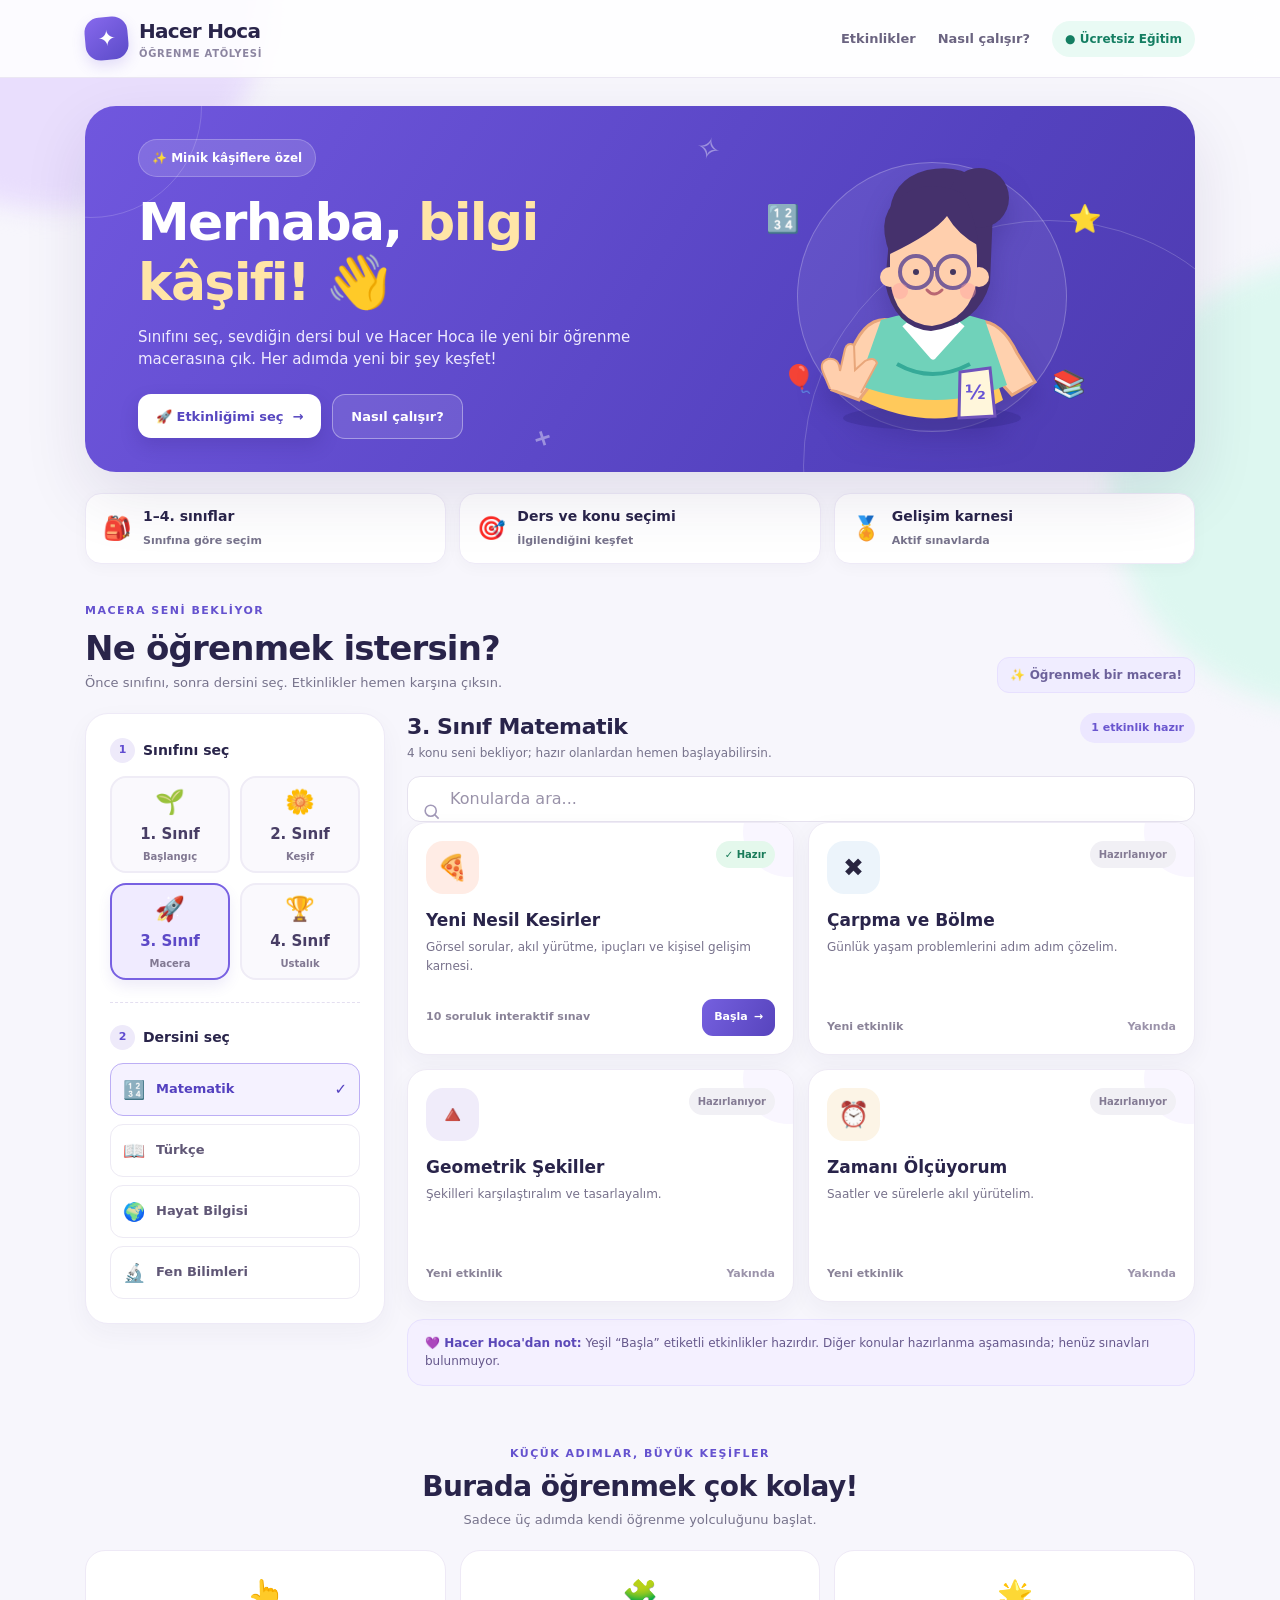
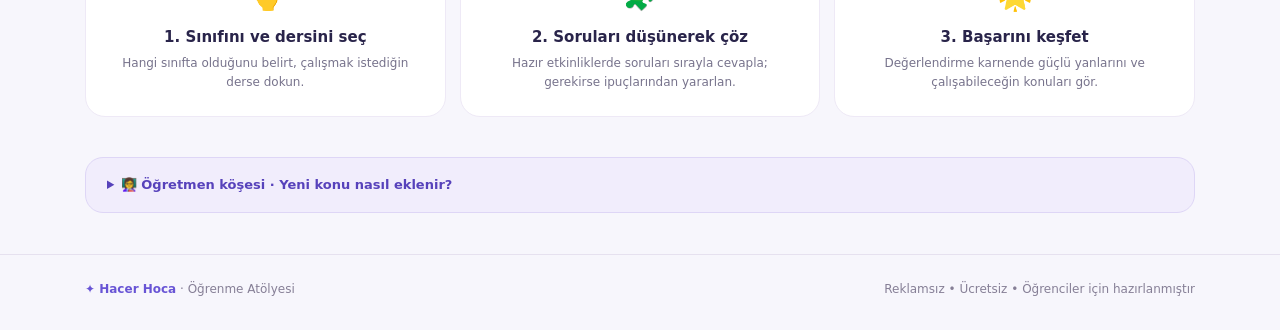
==== index.html @ 07b92510 "Add files via upload" ====
<!DOCTYPE html>
<html lang="tr">
<head>
  <meta charset="utf-8">
  <meta name="viewport" content="width=device-width, initial-scale=1, viewport-fit=cover">
  <meta name="theme-color" content="#6854d5">
  <meta name="description" content="Hacer Hoca'nın ücretsiz eğitim portalı. İlkokul 1, 2, 3 ve 4. sınıf için dersini ve konunu seç; eğlenceli etkinliklerle öğren.">
  <title>Hacer Hoca | Öğrenme Atölyesi</title>
  <style>
    :root{color-scheme:light;--ink:#29244a;--muted:#77738c;--purple:#6854d5;--violet:#543fc4;--mint:#26a789;--line:#eae6f3;--white:#fff;--shadow:0 24px 65px rgba(44,31,95,.11);--rad:24px}
    *{box-sizing:border-box}html{scroll-behavior:smooth}body{margin:0;color:var(--ink);background:#f7f6fc;font-family:system-ui,-apple-system,'Segoe UI',Arial,sans-serif;line-height:1.5;-webkit-tap-highlight-color:transparent}a{color:inherit;text-decoration:none}button,input{font:inherit}button{cursor:pointer}button:focus-visible,a:focus-visible,input:focus-visible,summary:focus-visible{outline:3px solid #f5b54a;outline-offset:3px}button:disabled{cursor:not-allowed}svg{max-width:100%}[hidden]{display:none!important}h1,h2,h3,p{margin-top:0}h1,h2,h3{line-height:1.15}p{overflow-wrap:break-word}.wrap{width:min(100% - 40px,1110px);margin-inline:auto}
    .ambient{position:absolute;pointer-events:none;inset:0;overflow:hidden;z-index:-1}.ambient::before,.ambient::after{content:'';position:absolute;filter:blur(12px);border-radius:50%}.ambient::before{width:430px;height:430px;top:-220px;left:-160px;background:#e9defd}.ambient::after{width:450px;height:450px;top:260px;right:-280px;background:#ddf7f0}
    header.site-header{position:relative;background:#ffffffdd;backdrop-filter:blur(12px);border-bottom:1px solid #ebe7f3}.nav{display:flex;align-items:center;justify-content:space-between;gap:20px;min-height:77px}.brand{display:flex;align-items:center;gap:11px;font-weight:900;font-size:20px;letter-spacing:-.7px}.brand-mark{width:43px;height:43px;border-radius:15px;display:grid;place-items:center;color:#fff;background:linear-gradient(145deg,#8769ed,#5b4bc8);box-shadow:0 6px 14px #6854d52d;font-size:22px;transform:rotate(-5deg)}.brand small{display:block;font-size:10px;font-weight:750;color:#8c85a1;letter-spacing:.7px}.nav-right{display:flex;align-items:center;gap:22px}.nav-right a{font-size:13px;font-weight:800;color:#6b6481}.nav-right a:hover{color:var(--violet)}.header-pill{display:flex;align-items:center;gap:6px;padding:9px 13px;border-radius:999px;background:#e9faf4;color:#147e62;font-size:12px;font-weight:850}
    .hero{position:relative;margin-top:28px;overflow:hidden;border-radius:31px;min-height:330px;color:#fff;background:linear-gradient(122deg,#7057de,#5442bf 70%,#4e3bb0);box-shadow:var(--shadow)}.hero::before{content:'';position:absolute;inset:auto -100px -240px auto;width:490px;height:490px;border:1px solid #ffffff30;border-radius:50%}.hero::after{content:'';position:absolute;width:220px;height:220px;border:1px solid #ffffff2b;border-radius:50%;left:-105px;top:-110px}.hero-content{position:relative;z-index:2;display:grid;grid-template-columns:1.15fr .85fr;min-height:330px;align-items:center;gap:18px;padding:28px 53px}.eyebrow{display:inline-flex;align-items:center;gap:8px;background:#ffffff24;border:1px solid #ffffff38;padding:9px 13px;border-radius:40px;font-size:12px;font-weight:850}.hero h1{font-size:clamp(32px,4.35vw,52px);letter-spacing:-1.65px;max-width:600px;margin:16px 0 13px}.hero h1 em{font-style:normal;color:#ffe5a7}.hero p{color:#eeeafe;max-width:500px;margin-bottom:23px;font-size:15px}.hero-actions{display:flex;align-items:center;flex-wrap:wrap;gap:11px}.action{min-height:44px;border-radius:13px;padding:12px 18px;font-size:13px;font-weight:900;display:inline-flex;align-items:center;justify-content:center;gap:9px;transition:transform .2s,box-shadow .2s}.action:hover{transform:translateY(-2px)}.action.primary{background:#fff;color:#5747c0;box-shadow:0 8px 18px #35228036}.action.outline{background:#ffffff1a;border:1px solid #ffffff61;color:#fff}.hero-art{position:relative;align-self:end;justify-self:center;width:min(100%,340px);height:310px;display:grid;place-items:center}.art-ripple{position:absolute;width:270px;height:270px;background:#ffffff12;border:1px solid #ffffff3c;border-radius:50%;top:28px}.teacher-svg{width:255px;height:293px;filter:drop-shadow(0 16px 12px rgba(42,28,112,.28));animation:bob 4s ease-in-out infinite;position:relative;z-index:1}.float{position:absolute;font-size:27px;animation:bob 3.8s ease-in-out infinite}.float.a{left:4px;top:65px;animation-delay:.4s}.float.b{right:0;top:65px;animation-delay:1.3s}.float.c{right:16px;bottom:40px;animation-delay:2s}.float.d{left:20px;bottom:45px;animation-delay:.9s}@keyframes bob{50%{transform:translateY(-8px)}}
    .hero-shapes{position:absolute;inset:0;pointer-events:none;overflow:hidden}.hero-shapes span{position:absolute;color:#fff6;font-weight:900}.hero-shapes span:nth-child(1){top:20px;left:55%;font-size:30px;transform:rotate(15deg)}.hero-shapes span:nth-child(2){bottom:15px;left:40%;font-size:26px;transform:rotate(-18deg)}
    .summary{display:flex;gap:13px;margin:21px 0 33px;flex-wrap:wrap}.summary-item{display:flex;align-items:center;gap:11px;border:1px solid #eeeaf7;background:white;padding:12px 17px;border-radius:16px;box-shadow:0 4px 15px #29234408;min-width:170px;flex:1}.summary-icon{font-size:23px}.summary strong{display:block;font-weight:900;font-size:14px}.summary small{font-size:11px;color:var(--muted);font-weight:700}
    .section-intro{margin:0 0 20px;display:flex;justify-content:space-between;gap:15px;align-items:end}.kicker{font-size:11px;font-weight:900;color:#6552cf;text-transform:uppercase;letter-spacing:1.5px}.section-intro h2{font-size:clamp(25px,3vw,34px);letter-spacing:-.8px;margin:8px 0 5px}.section-intro p{font-size:13px;color:var(--muted);margin:0}.tiny-hint{font-size:12px;color:#6d629b;font-weight:800;background:#f0edff;border:1px solid #e7e0ff;padding:8px 12px;border-radius:12px;flex:none}
    .browser{display:grid;grid-template-columns:300px minmax(0,1fr);gap:22px;align-items:start}.side{border-radius:23px;background:white;border:1px solid #eeeaf7;padding:24px;box-shadow:0 9px 26px #3026530b}.fieldset-title{font-size:14px;font-weight:900;margin:0 0 13px;display:flex;align-items:center;gap:8px}.step-bubble{background:#eeeafa;color:#604cd0;font-size:11px;width:25px;height:25px;display:grid;place-items:center;border-radius:50%}.grade-grid{display:grid;grid-template-columns:repeat(2,minmax(0,1fr));gap:10px}.grade-btn{display:flex;flex-direction:column;align-items:center;justify-content:center;min-height:97px;gap:3px;border-radius:16px;background:#faf9fd;border:2px solid #efecf6;color:#483e65;transition:.2s}.grade-btn:hover{border-color:#b7a9ff}.grade-btn[aria-pressed=true]{background:#f0ebff;border-color:#7861e2;color:#5d49c7;box-shadow:0 7px 13px #6753c71b}.grade-btn .grade-icon{font-size:24px}.grade-btn strong{font-weight:900;font-size:15px}.grade-btn small{font-size:10px;color:#817892;font-weight:750}.sidebar-divider{border:0;border-top:1px dashed #e4dff0;margin:22px 0}.subject-list{display:grid;gap:8px}.subject-btn{text-align:left;width:100%;display:flex;align-items:center;gap:11px;border-radius:13px;border:1.5px solid #edeaf4;background:white;padding:12px;font-size:13px;color:#605776;font-weight:820}.subject-btn:hover{border-color:#b0a2ec}.subject-btn[aria-pressed=true]{color:#5441c0;background:#f5f2ff;border-color:#bcaef5}.subject-btn .subject-icon{font-size:18px}.subject-btn span:last-child{flex:1}.subject-btn[aria-pressed=true]::after{content:'✓';font-size:15px;font-weight:900}
    .catalog{min-width:0}.catalog-head{display:flex;justify-content:space-between;gap:14px;align-items:start;margin:0 0 14px}.catalog h3{margin:1px 0 5px;font-size:22px;letter-spacing:-.4px}.catalog-desc{font-size:12px;color:var(--muted);margin:0}.count-tag{flex:none;color:#6a56cf;background:#ece7ff;padding:7px 11px;border-radius:999px;font-size:11px;font-weight:850}.search-row{position:relative;margin-bottom:16px}.search-row input{height:46px;width:100%;border:1.5px solid #e6e2ef;border-radius:13px;padding:10px 15px 10px 42px;background:#fff;color:var(--ink)}.search-row input::placeholder{color:#9992a9}.search-row input:focus{border-color:#8571df;outline:3px solid #ddd4ff}.search-icon{pointer-events:none;position:absolute;left:15px;top:13px;color:#a299b8;width:19px;height:19px}
    .cards{display:grid;grid-template-columns:repeat(2,minmax(0,1fr));gap:14px}.course{display:flex;flex-direction:column;min-width:0;border:1px solid #eeeaf5;background:#fff;border-radius:20px;padding:18px;min-height:233px;box-shadow:0 8px 25px #3026530c;position:relative;overflow:hidden;transition:transform .2s,box-shadow .2s}.course:hover{transform:translateY(-3px);box-shadow:0 14px 35px #30265317}.course::after{content:'';position:absolute;width:90px;height:90px;border-radius:50%;background:#f9f6ff;right:-40px;top:-36px}.course-top{display:flex;justify-content:space-between;align-items:start;gap:10px}.course-art{width:53px;height:53px;border-radius:17px;display:grid;place-items:center;font-size:25px;background:var(--tint,#f5eeff)}.course-state{font-weight:900;font-size:10px;padding:6px 9px;border-radius:99px;background:#f1f0f5;color:#847b94;white-space:nowrap;position:relative;z-index:1}.course-state.ready{background:#e4f8ec;color:#197b59}.course h4{font-size:17px;line-height:1.25;font-weight:900;margin:16px 0 7px;overflow-wrap:anywhere}.course p{font-size:12px;line-height:1.55;color:#77718b;margin-bottom:15px;flex:1}.course-bottom{display:flex;align-items:center;gap:9px;justify-content:space-between}.course-level{font-size:11px;color:#8a8398;font-weight:750}.course-link{display:inline-flex;align-items:center;gap:6px;border-radius:11px;background:linear-gradient(115deg,#7560df,#5744bd);color:#fff;padding:10px 12px;font-size:11px;font-weight:900;white-space:nowrap}.course-link:hover{box-shadow:0 4px 13px #6854d544}.course-link svg{width:13px;height:13px}.upcoming .course-art{filter:saturate(.7)}.course-coming{font-size:11px;color:#9b93aa;font-weight:850}
    .empty{padding:45px 22px;text-align:center;background:#fff;border:1px dashed #e1dbee;border-radius:20px}.empty .emoji{font-size:35px}.empty h4{margin:7px 0;font-size:19px}.empty p{font-size:13px;color:var(--muted);margin:0}.tip{margin-top:17px;padding:14px 17px;border:1px solid #e7e1ff;border-radius:16px;background:#f4f0ff;color:#66588c;font-size:12px;line-height:1.55}.tip strong{color:#5b48b8}
    .about{margin-top:54px;margin-bottom:40px}.about-head{text-align:center}.about-head h2{font-size:28px;letter-spacing:-.6px;margin:7px 0}.about-head p{color:var(--muted);font-size:13px}.about-grid{display:grid;grid-template-columns:repeat(3,minmax(0,1fr));gap:14px;margin-top:20px}.about-card{background:#fff;border:1px solid #eee9f6;border-radius:20px;padding:23px;text-align:center}.about-card .emoji{font-size:29px}.about-card h3{font-size:15px;margin:12px 0 7px}.about-card p{font-size:12px;color:var(--muted);line-height:1.65;margin:0}
    .teacher-help{border:1px solid #ded6f6;border-radius:18px;background:#f1edfc;margin:24px 0 41px;overflow:hidden}.teacher-help summary{cursor:pointer;padding:17px 21px;font-size:13px;font-weight:900;color:#5742bb}.teacher-help[open] summary{border-bottom:1px solid #ded6f6}.teacher-help .teacher-body{padding:14px 21px 20px;color:#5e5479;font-size:12px;line-height:1.75}.teacher-help code{background:#fff;padding:3px 6px;border-radius:6px;overflow-wrap:anywhere}.teacher-body p:last-child{margin-bottom:0}
    footer{border-top:1px solid #e6e1ef;padding:25px 0 32px;color:#867f96;font-size:12px}.footer-row{display:flex;justify-content:space-between;flex-wrap:wrap;gap:10px}footer strong{color:#6854d5}
    @media(max-width:850px){.browser{grid-template-columns:255px minmax(0,1fr)}.hero-content{padding:25px 35px}.hero h1{font-size:39px}.cards{grid-template-columns:1fr}.course{min-height:195px}}
    @media(max-width:690px){.wrap{width:min(100% - 28px,560px)}.nav{min-height:67px}.nav-right a{display:none}.brand{font-size:17px}.brand-mark{height:39px;width:39px}.header-pill{font-size:10px;padding:8px}.hero{margin-top:16px;border-radius:25px}.hero-content{display:block;padding:26px 23px 0}.hero h1{font-size:clamp(29px,7vw,42px)}.hero p{font-size:12px;line-height:1.65;margin-bottom:18px}.hero-art{height:215px;width:255px;margin:0 auto}.art-ripple{width:195px;height:195px;left:29px;top:6px}.teacher-svg{width:185px;height:210px}.float{font-size:22px}.float.b{top:38px}.hero-actions{gap:9px}.action{font-size:11px;padding:10px 13px;min-height:40px}.summary{margin:15px 0 30px;gap:8px}.summary-item{padding:11px 13px;gap:8px;min-width:calc(50% - 5px)}.summary-icon{font-size:18px}.summary strong{font-size:12px}.summary small{font-size:10px}.section-intro{align-items:start}.section-intro h2{font-size:25px}.tiny-hint{display:none}.browser{grid-template-columns:1fr;gap:20px}.side{padding:18px}.grade-grid{grid-template-columns:repeat(4,minmax(0,1fr));gap:7px}.grade-btn{min-height:80px;border-radius:12px}.grade-btn .grade-icon{font-size:20px}.grade-btn strong{font-size:12px}.grade-btn small{font-size:9px}.sidebar-divider{margin:17px 0}.subject-list{grid-template-columns:repeat(2,minmax(0,1fr));gap:8px}.subject-btn{padding:9px;font-size:11px;gap:7px;min-height:48px}.subject-btn .subject-icon{font-size:15px}.cards{grid-template-columns:repeat(2,minmax(0,1fr))}.course{padding:14px;min-height:220px}.course h4{font-size:15px}.course p{font-size:11px}.course-art{width:46px;height:46px;border-radius:14px;font-size:22px}.course-level{font-size:10px}.course-link{font-size:10px;padding:9px}.course-state{font-size:9px}.about{margin-top:40px}.about-grid{grid-template-columns:1fr;gap:10px}.about-card{text-align:left;display:grid;grid-template-columns:42px 1fr;align-items:center;padding:16px;gap:0 7px}.about-card .emoji{grid-row:span 2}.about-card h3{margin:0 0 4px}.about-card p{font-size:11px}}
    @media(max-width:410px){.wrap{width:min(100% - 24px,480px)}.brand small{font-size:9px}.header-pill{font-size:9px}.hero-content{padding:23px 18px 0}.hero h1{font-size:31px}.hero-art{height:190px;width:230px}.teacher-svg{width:173px;height:196px}.art-ripple{width:177px;height:177px;left:28px}.cards{grid-template-columns:1fr}.course{min-height:190px}.course h4{font-size:17px}.summary-item{min-width:calc(50% - 5px)}.subject-btn{font-size:10px}.footer-row{display:block}.footer-row span{display:block;margin-top:8px}}
    @media(prefers-reduced-motion:reduce){*,*::before,*::after{animation-duration:.01ms!important;transition:none!important;scroll-behavior:auto!important}}
  </style>
</head>
<body>
  <div class="ambient" aria-hidden="true"></div>
  <header class="site-header">
    <div class="wrap nav">
      <a class="brand" href="./index.html" aria-label="Hacer Hoca ana sayfa">
        <span class="brand-mark" aria-hidden="true">✦</span>
        <span>Hacer Hoca<small>ÖĞRENME ATÖLYESİ</small></span>
      </a>
      <nav class="nav-right" aria-label="Ana menü">
        <a href="#kesfet">Etkinlikler</a>
        <a href="#nasil-calisir">Nasıl çalışır?</a>
        <span class="header-pill">● Ücretsiz Eğitim</span>
      </nav>
    </div>
  </header>
  <main class="wrap">
    <section class="hero" aria-labelledby="hero-title">
      <div class="hero-shapes" aria-hidden="true"><span>✧</span><span>＋</span></div>
      <div class="hero-content">
        <div>
          <div class="eyebrow">✨ Minik kâşiflere özel</div>
          <h1 id="hero-title">Merhaba, <em>bilgi kâşifi!</em> 👋</h1>
          <p>Sınıfını seç, sevdiğin dersi bul ve Hacer Hoca ile yeni bir öğrenme macerasına çık. Her adımda yeni bir şey keşfet!</p>
          <div class="hero-actions">
            <a href="#kesfet" class="action primary">🚀 Etkinliğimi seç <span aria-hidden="true">→</span></a>
            <a href="#nasil-calisir" class="action outline">Nasıl çalışır?</a>
          </div>
        </div>
        <div class="hero-art" aria-hidden="true">
          <div class="art-ripple"></div>
          <span class="float a">🔢</span><span class="float b">⭐</span><span class="float c">📚</span><span class="float d">🎈</span>
          <svg class="teacher-svg" viewBox="0 0 255 293" xmlns="http://www.w3.org/2000/svg">
            <ellipse cx="127" cy="275" rx="89" ry="12" fill="#352987" opacity=".35"/>
            <path d="M82 180q45-20 91 0l25 77q-65 37-142 0z" fill="#ffc95b"/>
            <path d="M85 177Q58 172 43 217l-16 30 27 10 37-49M171 178q25-2 41 32l18 29-23 13-45-49" fill="#ffd1ae" stroke="#e8a67a" stroke-width="3"/>
            <path d="M76 177q54-17 104 0l22 65q-69 30-149 0z" fill="#70d2ba"/>
            <path d="M100 181l28 32 29-32" fill="#fff" stroke="#fff" stroke-width="7" stroke-linejoin="round"/>
            <path d="M85 88q-6-50 37-61 53-10 66 39l-3 74q-11 41-59 48Q89 185 80 140z" fill="#45316c"/>
            <circle cx="174" cy="55" r="30" fill="#45316c"/>
            <path d="M85 113q0-45 42-48 44-3 45 47v24q-6 41-45 47-38-3-42-48z" fill="#ffcfad"/>
            <path d="M85 111q-17-42 16-61 24-14 56 0 11 15 17 53-21-11-32-30-13 17-57 38" fill="#45316c"/>
            <circle cx="85" cy="134" r="10" fill="#ffcfad"/><circle cx="174" cy="134" r="10" fill="#ffcfad"/>
            <g fill="none" stroke="#795f98" stroke-width="4"><circle cx="111" cy="129" r="16"/><circle cx="148" cy="129" r="16"/><path d="M127 126h6"/></g>
            <circle cx="111" cy="129" r="3" fill="#44365f"/><circle cx="148" cy="129" r="3" fill="#44365f"/>
            <path d="M122 147q7 8 15 0" fill="none" stroke="#b96772" stroke-width="3" stroke-linecap="round"/>
            <circle cx="95" cy="148" r="8" fill="#ff9f9f" opacity=".45"/><circle cx="163" cy="148" r="8" fill="#ff9f9f" opacity=".45"/>
            <path d="M92 221q35 20 73 0" stroke="#35aa98" stroke-width="4" fill="none"/>
            <path d="M155 229l30-4 5 48-36 2z" fill="#fff6db" stroke="#6f53bc" stroke-width="3"/><text x="160" y="256" font-size="20" font-weight="bold" fill="#6854d5">½</text>
            <path d="M25 246l-7-17q-4-10 5-13 11-2 12 12l5-22q2-7 9-4l1 25 10-9q9-5 12 2l-16 30" fill="#ffcfad" stroke="#e8a67a" stroke-width="2"/>
          </svg>
        </div>
      </div>
    </section>
    <div class="summary" aria-label="Portal özellikleri">
      <div class="summary-item"><span class="summary-icon" aria-hidden="true">🎒</span><span><strong>1–4. sınıflar</strong><small>Sınıfına göre seçim</small></span></div>
      <div class="summary-item"><span class="summary-icon" aria-hidden="true">🎯</span><span><strong>Ders ve konu seçimi</strong><small>İlgilendiğini keşfet</small></span></div>
      <div class="summary-item"><span class="summary-icon" aria-hidden="true">🏅</span><span><strong>Gelişim karnesi</strong><small>Aktif sınavlarda</small></span></div>
    </div>
    <section id="kesfet" aria-labelledby="section-title">
      <div class="section-intro"><div><span class="kicker">MACERA SENİ BEKLİYOR</span><h2 id="section-title">Ne öğrenmek istersin?</h2><p>Önce sınıfını, sonra dersini seç. Etkinlikler hemen karşına çıksın.</p></div><span class="tiny-hint">✨ Öğrenmek bir macera!</span></div>
      <div class="browser">
        <aside class="side" aria-label="Sınıf ve ders seçimi">
          <p class="fieldset-title"><span class="step-bubble">1</span> Sınıfını seç</p>
          <div class="grade-grid" id="grade-options" role="group" aria-label="Sınıf düzeyi">
            <button type="button" class="grade-btn" data-grade="1" aria-pressed="false"><span class="grade-icon" aria-hidden="true">🌱</span><strong>1. Sınıf</strong><small>Başlangıç</small></button>
            <button type="button" class="grade-btn" data-grade="2" aria-pressed="false"><span class="grade-icon" aria-hidden="true">🌼</span><strong>2. Sınıf</strong><small>Keşif</small></button>
            <button type="button" class="grade-btn" data-grade="3" aria-pressed="true"><span class="grade-icon" aria-hidden="true">🚀</span><strong>3. Sınıf</strong><small>Macera</small></button>
            <button type="button" class="grade-btn" data-grade="4" aria-pressed="false"><span class="grade-icon" aria-hidden="true">🏆</span><strong>4. Sınıf</strong><small>Ustalık</small></button>
          </div>
          <hr class="sidebar-divider">
          <p class="fieldset-title"><span class="step-bubble">2</span> Dersini seç</p>
          <div id="subject-options" class="subject-list" role="group" aria-label="Dersler"></div>
        </aside>
        <div class="catalog">
          <div class="catalog-head"><div><h3 id="catalog-title">3. Sınıf Matematik</h3><p class="catalog-desc" id="catalog-desc">Hadi konunu seç ve başla!</p></div><span id="ready-count" class="count-tag" aria-live="polite">1 etkinlik hazır</span></div>
          <label class="search-row" for="topic-search">
            <svg class="search-icon" viewBox="0 0 24 24" fill="none" stroke="currentColor" stroke-width="2" aria-hidden="true"><circle cx="11" cy="11" r="7"/><path d="m16 16 5 5"/></svg>
            <input id="topic-search" type="search" autocomplete="off" placeholder="Konularda ara..." aria-label="Konularda ara">
          </label>
          <div id="topic-cards" class="cards" aria-live="polite"></div>
          <div id="empty-state" class="empty" hidden><div class="emoji" aria-hidden="true">🔎</div><h4>Henüz sonuç bulamadık</h4><p>Başka bir konu arayabilir veya farklı bir ders seçebilirsin.</p></div>
          <div class="tip"><strong>💜 Hacer Hoca'dan not:</strong> Yeşil “Başla” etiketli etkinlikler hazırdır. Diğer konular hazırlanma aşamasında; henüz sınavları bulunmuyor.</div>
        </div>
      </div>
    </section>
    <section class="about" id="nasil-calisir" aria-labelledby="about-title">
      <div class="about-head"><span class="kicker">KÜÇÜK ADIMLAR, BÜYÜK KEŞİFLER</span><h2 id="about-title">Burada öğrenmek çok kolay!</h2><p>Sadece üç adımda kendi öğrenme yolculuğunu başlat.</p></div>
      <div class="about-grid">
        <div class="about-card"><div class="emoji" aria-hidden="true">👆</div><h3>1. Sınıfını ve dersini seç</h3><p>Hangi sınıfta olduğunu belirt, çalışmak istediğin derse dokun.</p></div>
        <div class="about-card"><div class="emoji" aria-hidden="true">🧩</div><h3>2. Soruları düşünerek çöz</h3><p>Hazır etkinliklerde soruları sırayla cevapla; gerekirse ipuçlarından yararlan.</p></div>
        <div class="about-card"><div class="emoji" aria-hidden="true">🌟</div><h3>3. Başarını keşfet</h3><p>Değerlendirme karnende güçlü yanlarını ve çalışabileceğin konuları gör.</p></div>
      </div>
    </section>
    <details class="teacher-help" id="ogretmen-rehberi"><summary>👩‍🏫 Öğretmen köşesi · Yeni konu nasıl eklenir?</summary><div class="teacher-body"><p>Bu portal öğretmenler için genişletilebilir bir başlangıçtır. Aktif Kesirler uygulaması <code>etkinlikler/3-sinif/matematik/kesirler/index.html</code> konumundadır.</p><p>Yeni konuyu aynı şekilde ayrı bir klasöre yerleştirip bu ana sayfanın <code>ACTIVITIES</code> listesindeki ilgili kaydın <code>status</code> değerini <code>"ready"</code> yapın ve <code>path</code> alanına dosyanın göreli adresini ekleyin. Hazır olmayan konuların bağlantısı açılmaz.</p><p>Portal ve sınavlar statik dosyalardan oluşur. Öğrenci adları ve sınav sonuçları bir sunucuya otomatik olarak kaydedilmez.</p></div></details>
  </main>
  <footer><div class="wrap footer-row"><span><strong>✦ Hacer Hoca</strong> · Öğrenme Atölyesi</span><span>Reklamsız • Ücretsiz • Öğrenciler için hazırlanmıştır</span></div></footer>
  <script>
    'use strict';
    // New topics can be added here. Keep status="upcoming" until the referenced file exists.
    const SUBJECTS={
      math:{label:'Matematik',icon:'🔢'},
      turkish:{label:'Türkçe',icon:'📖'},
      life:{label:'Hayat Bilgisi',icon:'🌍'},
      science:{label:'Fen Bilimleri',icon:'🔬'},
      social:{label:'Sosyal Bilgiler',icon:'🧭'}
    };
    const GRADE_SUBJECTS={1:['math','turkish','life'],2:['math','turkish','life'],3:['math','turkish','life','science'],4:['math','turkish','science','social']};
    const ACTIVITIES=[
      {grade:1,subject:'math',title:'Sayıların Dünyası',description:'Nesneleri sayalım, sayıları karşılaştıralım.',icon:'🔢',tint:'#e9f5ff'},
      {grade:1,subject:'math',title:'Geometrik Şekiller',description:'Çevremizdeki şekilleri keşfedelim.',icon:'🔷',tint:'#f4eeff'},
      {grade:1,subject:'turkish',title:'Kelimelerle Oynuyorum',description:'Sesleri, sözcükleri ve anlamları bulalım.',icon:'🔤',tint:'#fff2df'},
      {grade:1,subject:'life',title:'Ben ve Okulum',description:'Okul yaşamını birlikte keşfedelim.',icon:'🏫',tint:'#e4f8ef'},
      {grade:2,subject:'math',title:'Toplama ve Çıkarma',description:'Günlük yaşamda sayılarla çözüm üretelim.',icon:'➕',tint:'#f4eeff'},
      {grade:2,subject:'math',title:'Örüntü Avcıları',description:'Sayı ve şekil örüntülerinin kuralını bulalım.',icon:'🧩',tint:'#e9f5ff'},
      {grade:2,subject:'turkish',title:'Metni Anlıyorum',description:'Okuduğumuz metinlerden ipuçları çıkaralım.',icon:'📚',tint:'#fff1df'},
      {grade:2,subject:'life',title:'Güvenli Yaşam',description:'Günlük hayatta güvenli davranışları öğrenelim.',icon:'🛡️',tint:'#e4f8ef'},
      {grade:3,subject:'math',title:'Yeni Nesil Kesirler',description:'Görsel sorular, akıl yürütme, ipuçları ve kişisel gelişim karnesi.',icon:'🍕',tint:'#ffece5',status:'ready',path:'./etkinlikler/3-sinif/matematik/kesirler/index.html',detail:'10 soruluk interaktif sınav'},
      {grade:3,subject:'math',title:'Çarpma ve Bölme',description:'Günlük yaşam problemlerini adım adım çözelim.',icon:'✖️',tint:'#e9f5ff'},
      {grade:3,subject:'math',title:'Geometrik Şekiller',description:'Şekilleri karşılaştıralım ve tasarlayalım.',icon:'🔺',tint:'#f1ebff'},
      {grade:3,subject:'math',title:'Zamanı Ölçüyorum',description:'Saatler ve sürelerle akıl yürütelim.',icon:'⏰',tint:'#fff4df'},
      {grade:3,subject:'turkish',title:'Okuduğunu Anlama',description:'Bir metindeki ipuçlarını bulup yorumlayalım.',icon:'📘',tint:'#e9f5ff'},
      {grade:3,subject:'turkish',title:'Sözcük Dedektifleri',description:'Sözcüklerin farklı anlamlarını keşfedelim.',icon:'🔎',tint:'#f6edff'},
      {grade:3,subject:'life',title:'Bilinçli ve Güvenli Yaşam',description:'Günlük durumlar için doğru kararları düşünelim.',icon:'🌈',tint:'#e5f7eb'},
      {grade:3,subject:'science',title:'Maddeyi Tanıyalım',description:'Çevremizdeki maddeleri özelliklerine göre inceleyelim.',icon:'🧪',tint:'#e7f7fd'},
      {grade:3,subject:'science',title:'Işık ve Ses',description:'Gözlem yapalım, neden-sonuç ilişkisi kuralım.',icon:'💡',tint:'#fff5dc'},
      {grade:4,subject:'math',title:'Kesirler',description:'Bütün ve parça ilişkisini farklı yollarla keşfedelim.',icon:'🥧',tint:'#ffede4'},
      {grade:4,subject:'math',title:'Doğal Sayılar',description:'Sayıları karşılaştırıp problemler çözelim.',icon:'🔢',tint:'#eaf1ff'},
      {grade:4,subject:'turkish',title:'Paragraf ve Ana Fikir',description:'Metinlerden sonuçlar çıkaralım ve yorumlayalım.',icon:'📖',tint:'#f2edff'},
      {grade:4,subject:'science',title:'Kuvvetin Etkileri',description:'Hareket ve kuvvet hakkında tahminler yapalım.',icon:'🧲',tint:'#e3f7ef'},
      {grade:4,subject:'social',title:'Yaşadığımız Yer',description:'Yakın çevremiz hakkında yeni bilgiler keşfedelim.',icon:'🧭',tint:'#fff1df'}
    ];
    const state={grade:3,subject:'math',search:''};
    const byId=id=>document.getElementById(id);
    function escapeHtml(input){return String(input).replace(/[&<>"']/g,c=>({'&':'&amp;','<':'&lt;','>':'&gt;','"':'&quot;',"'":'&#39;'}[c]));}
    function renderSubjects(){
      const target=byId('subject-options'); target.replaceChildren();
      for(const key of GRADE_SUBJECTS[state.grade]){
        const subject=SUBJECTS[key],button=document.createElement('button');
        button.type='button';button.className='subject-btn';button.dataset.subject=key;button.setAttribute('aria-pressed',String(state.subject===key));
        button.innerHTML=`<span class="subject-icon" aria-hidden="true">${subject.icon}</span><span>${subject.label}</span>`;
        button.addEventListener('click',()=>{state.subject=key;state.search='';byId('topic-search').value='';renderSubjects();renderTopics()});target.append(button);
      }
    }
    function renderTopics(){
      const available=ACTIVITIES.filter(a=>a.grade===state.grade&&a.subject===state.subject);
      const visible=available.filter(a=>(a.title+' '+a.description).toLocaleLowerCase('tr').includes(state.search.toLocaleLowerCase('tr')));
      const readyCount=available.filter(a=>a.status==='ready').length;
      byId('catalog-title').textContent=`${state.grade}. Sınıf ${SUBJECTS[state.subject].label}`;
      byId('catalog-desc').textContent=`${available.length} konu seni bekliyor; hazır olanlardan hemen başlayabilirsin.`;
      byId('ready-count').textContent=`${readyCount} etkinlik hazır`;
      byId('empty-state').hidden=visible.length>0;
      const parent=byId('topic-cards');parent.replaceChildren();
      for(const activity of visible){
        const ready=activity.status==='ready'&&typeof activity.path==='string';
        const card=document.createElement('article');card.className='course'+(ready?'':' upcoming');card.style.setProperty('--tint',activity.tint||'#f4eeff');
        card.innerHTML=`<div class="course-top"><span class="course-art" aria-hidden="true">${escapeHtml(activity.icon)}</span><span class="course-state ${ready?'ready':''}">${ready?'✓ Hazır':'Hazırlanıyor'}</span></div>
          <h4>${escapeHtml(activity.title)}</h4><p>${escapeHtml(activity.description)}</p><div class="course-bottom"><span class="course-level">${ready?escapeHtml(activity.detail||'Etkileşimli etkinlik'):'Yeni etkinlik'}</span>${ready?'<a class="course-link" href="'+escapeHtml(activity.path)+'">Başla <span aria-hidden="true">→</span></a>':'<span class="course-coming">Yakında</span>'}</div>`;
        parent.append(card);
      }
    }
    for(const btn of document.querySelectorAll('[data-grade]')){
      btn.addEventListener('click',()=>{
        const grade=Number(btn.dataset.grade); if(!GRADE_SUBJECTS[grade])return;
        state.grade=grade;state.subject=GRADE_SUBJECTS[grade][0];state.search='';byId('topic-search').value='';
        document.querySelectorAll('[data-grade]').forEach(b=>b.setAttribute('aria-pressed',String(Number(b.dataset.grade)===grade)));
        renderSubjects();renderTopics();
      });
    }
    byId('topic-search').addEventListener('input',e=>{state.search=e.target.value.trim();renderTopics()});
    renderSubjects();renderTopics();
  </script>
</body>
</html>
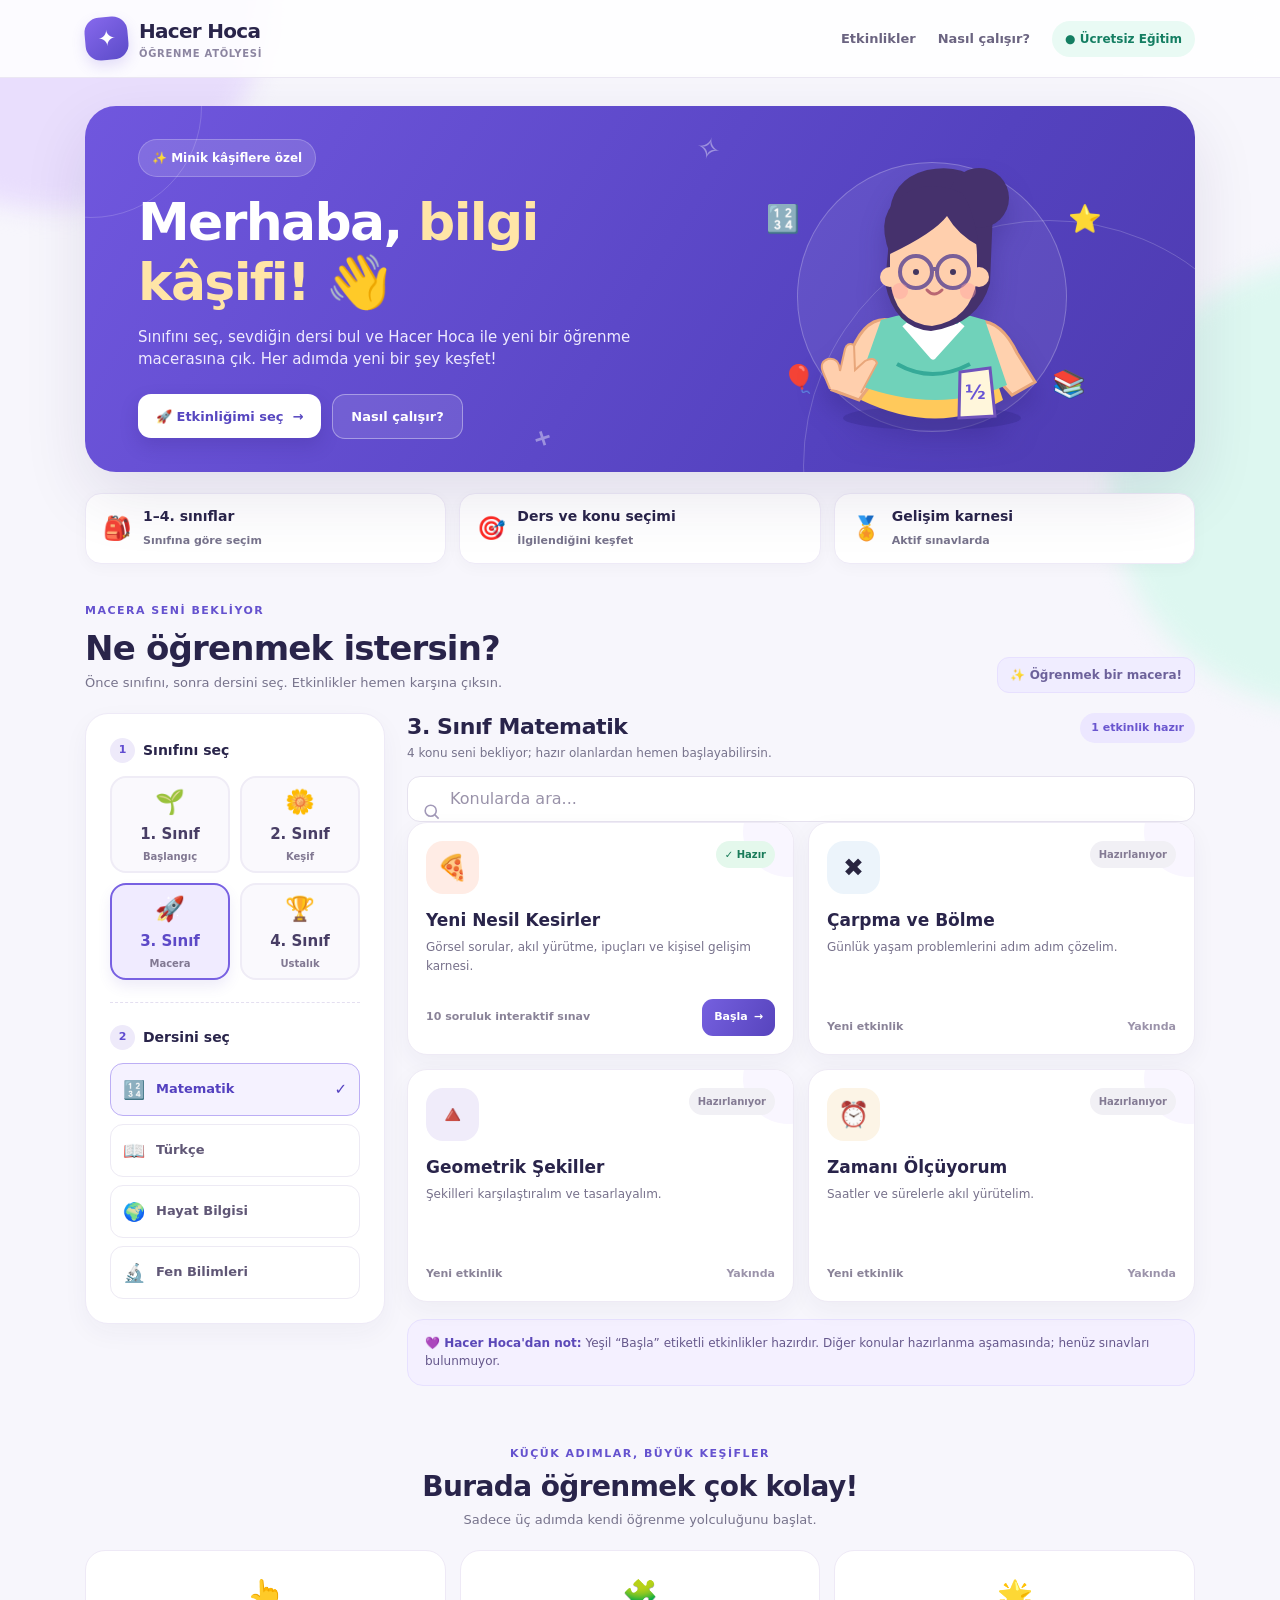
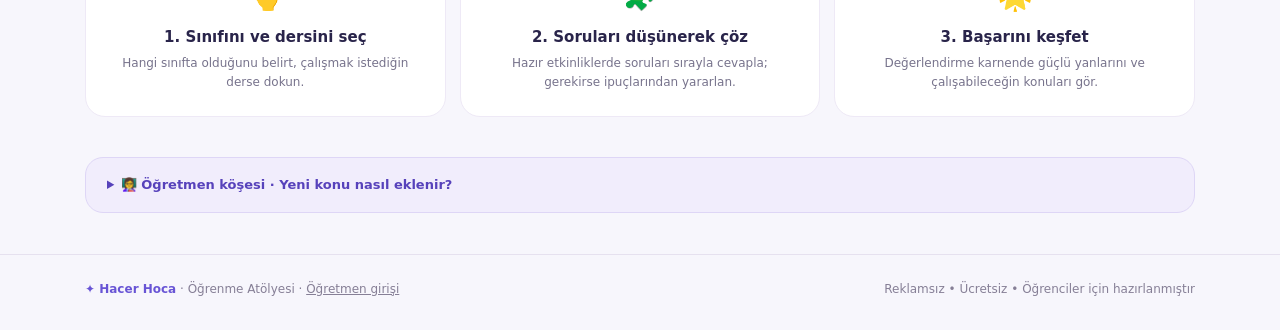
==== commit 22d7fb42: "Add files via upload" ====
--- a/index.html
+++ b/index.html
@@ -107,6 +107,7 @@
             <svg class="search-icon" viewBox="0 0 24 24" fill="none" stroke="currentColor" stroke-width="2" aria-hidden="true"><circle cx="11" cy="11" r="7"/><path d="m16 16 5 5"/></svg>
             <input id="topic-search" type="search" autocomplete="off" placeholder="Konularda ara..." aria-label="Konularda ara">
           </label>
+          <div id="catalog-alert" class="tip" role="status" hidden></div>
           <div id="topic-cards" class="cards" aria-live="polite"></div>
           <div id="empty-state" class="empty" hidden><div class="emoji" aria-hidden="true">🔎</div><h4>Henüz sonuç bulamadık</h4><p>Başka bir konu arayabilir veya farklı bir ders seçebilirsin.</p></div>
           <div class="tip"><strong>💜 Hacer Hoca'dan not:</strong> Yeşil “Başla” etiketli etkinlikler hazırdır. Diğer konular hazırlanma aşamasında; henüz sınavları bulunmuyor.</div>
@@ -121,9 +122,10 @@
         <div class="about-card"><div class="emoji" aria-hidden="true">🌟</div><h3>3. Başarını keşfet</h3><p>Değerlendirme karnende güçlü yanlarını ve çalışabileceğin konuları gör.</p></div>
       </div>
     </section>
-    <details class="teacher-help" id="ogretmen-rehberi"><summary>👩‍🏫 Öğretmen köşesi · Yeni konu nasıl eklenir?</summary><div class="teacher-body"><p>Bu portal öğretmenler için genişletilebilir bir başlangıçtır. Aktif Kesirler uygulaması <code>etkinlikler/3-sinif/matematik/kesirler/index.html</code> konumundadır.</p><p>Yeni konuyu aynı şekilde ayrı bir klasöre yerleştirip bu ana sayfanın <code>ACTIVITIES</code> listesindeki ilgili kaydın <code>status</code> değerini <code>"ready"</code> yapın ve <code>path</code> alanına dosyanın göreli adresini ekleyin. Hazır olmayan konuların bağlantısı açılmaz.</p><p>Portal ve sınavlar statik dosyalardan oluşur. Öğrenci adları ve sınav sonuçları bir sunucuya otomatik olarak kaydedilmez.</p></div></details>
+    <details class="teacher-help" id="ogretmen-rehberi"><summary>👩‍🏫 Öğretmen köşesi · Yeni konu nasıl eklenir?</summary><div class="teacher-body"><p>Yeni konular artık ana sayfanın kodu değiştirilmeden eklenir. <a href="./ogretmen/index.html" style="color:#5945c8;font-weight:800;text-decoration:underline">Öğretmen Panelini aç</a>, sınıfı ve dersi seç, değerlendirmeyi oluştur ve önizledikten sonra “Yayınla”ya bas. Supabase bağlandıktan sonra ZIP veya GitHub işlemi gerekmez.</p><p>Mevcut statik Kesirler sınavı korunur. Öğrenci sonuçları otomatik kaydedilmez.</p></div></details>
   </main>
-  <footer><div class="wrap footer-row"><span><strong>✦ Hacer Hoca</strong> · Öğrenme Atölyesi</span><span>Reklamsız • Ücretsiz • Öğrenciler için hazırlanmıştır</span></div></footer>
+  <footer><div class="wrap footer-row"><span><strong>✦ Hacer Hoca</strong> · Öğrenme Atölyesi · <a href="./ogretmen/index.html" style="text-decoration:underline">Öğretmen girişi</a></span><span>Reklamsız • Ücretsiz • Öğrenciler için hazırlanmıştır</span></div></footer>
+  <script src="./config.js"></script><script src="./assets/api.js"></script>
   <script>
     'use strict';
     // New topics can be added here. Keep status="upcoming" until the referenced file exists.
@@ -135,30 +137,10 @@
       social:{label:'Sosyal Bilgiler',icon:'🧭'}
     };
     const GRADE_SUBJECTS={1:['math','turkish','life'],2:['math','turkish','life'],3:['math','turkish','life','science'],4:['math','turkish','science','social']};
-    const ACTIVITIES=[
-      {grade:1,subject:'math',title:'Sayıların Dünyası',description:'Nesneleri sayalım, sayıları karşılaştıralım.',icon:'🔢',tint:'#e9f5ff'},
-      {grade:1,subject:'math',title:'Geometrik Şekiller',description:'Çevremizdeki şekilleri keşfedelim.',icon:'🔷',tint:'#f4eeff'},
-      {grade:1,subject:'turkish',title:'Kelimelerle Oynuyorum',description:'Sesleri, sözcükleri ve anlamları bulalım.',icon:'🔤',tint:'#fff2df'},
-      {grade:1,subject:'life',title:'Ben ve Okulum',description:'Okul yaşamını birlikte keşfedelim.',icon:'🏫',tint:'#e4f8ef'},
-      {grade:2,subject:'math',title:'Toplama ve Çıkarma',description:'Günlük yaşamda sayılarla çözüm üretelim.',icon:'➕',tint:'#f4eeff'},
-      {grade:2,subject:'math',title:'Örüntü Avcıları',description:'Sayı ve şekil örüntülerinin kuralını bulalım.',icon:'🧩',tint:'#e9f5ff'},
-      {grade:2,subject:'turkish',title:'Metni Anlıyorum',description:'Okuduğumuz metinlerden ipuçları çıkaralım.',icon:'📚',tint:'#fff1df'},
-      {grade:2,subject:'life',title:'Güvenli Yaşam',description:'Günlük hayatta güvenli davranışları öğrenelim.',icon:'🛡️',tint:'#e4f8ef'},
-      {grade:3,subject:'math',title:'Yeni Nesil Kesirler',description:'Görsel sorular, akıl yürütme, ipuçları ve kişisel gelişim karnesi.',icon:'🍕',tint:'#ffece5',status:'ready',path:'./etkinlikler/3-sinif/matematik/kesirler/index.html',detail:'10 soruluk interaktif sınav'},
-      {grade:3,subject:'math',title:'Çarpma ve Bölme',description:'Günlük yaşam problemlerini adım adım çözelim.',icon:'✖️',tint:'#e9f5ff'},
-      {grade:3,subject:'math',title:'Geometrik Şekiller',description:'Şekilleri karşılaştıralım ve tasarlayalım.',icon:'🔺',tint:'#f1ebff'},
-      {grade:3,subject:'math',title:'Zamanı Ölçüyorum',description:'Saatler ve sürelerle akıl yürütelim.',icon:'⏰',tint:'#fff4df'},
-      {grade:3,subject:'turkish',title:'Okuduğunu Anlama',description:'Bir metindeki ipuçlarını bulup yorumlayalım.',icon:'📘',tint:'#e9f5ff'},
-      {grade:3,subject:'turkish',title:'Sözcük Dedektifleri',description:'Sözcüklerin farklı anlamlarını keşfedelim.',icon:'🔎',tint:'#f6edff'},
-      {grade:3,subject:'life',title:'Bilinçli ve Güvenli Yaşam',description:'Günlük durumlar için doğru kararları düşünelim.',icon:'🌈',tint:'#e5f7eb'},
-      {grade:3,subject:'science',title:'Maddeyi Tanıyalım',description:'Çevremizdeki maddeleri özelliklerine göre inceleyelim.',icon:'🧪',tint:'#e7f7fd'},
-      {grade:3,subject:'science',title:'Işık ve Ses',description:'Gözlem yapalım, neden-sonuç ilişkisi kuralım.',icon:'💡',tint:'#fff5dc'},
-      {grade:4,subject:'math',title:'Kesirler',description:'Bütün ve parça ilişkisini farklı yollarla keşfedelim.',icon:'🥧',tint:'#ffede4'},
-      {grade:4,subject:'math',title:'Doğal Sayılar',description:'Sayıları karşılaştırıp problemler çözelim.',icon:'🔢',tint:'#eaf1ff'},
-      {grade:4,subject:'turkish',title:'Paragraf ve Ana Fikir',description:'Metinlerden sonuçlar çıkaralım ve yorumlayalım.',icon:'📖',tint:'#f2edff'},
-      {grade:4,subject:'science',title:'Kuvvetin Etkileri',description:'Hareket ve kuvvet hakkında tahminler yapalım.',icon:'🧲',tint:'#e3f7ef'},
-      {grade:4,subject:'social',title:'Yaşadığımız Yer',description:'Yakın çevremiz hakkında yeni bilgiler keşfedelim.',icon:'🧭',tint:'#fff1df'}
-    ];
+    // Konular, GitHub Pages'te barındırılan harici katalogdan okunur.
+    // Yeni konu eklemek için bu dosyaya müdahale ETME: /araclar/konu-ekle.html kullan.
+    const DEFAULT_ACTIVITIES=[{"grade":1,"subject":"math","title":"Sayıların Dünyası","description":"Nesneleri sayalım, sayıları karşılaştıralım.","icon":"🔢","tint":"#e9f5ff","status":"upcoming"},{"grade":1,"subject":"math","title":"Geometrik Şekiller","description":"Çevremizdeki şekilleri keşfedelim.","icon":"🔷","tint":"#f4eeff","status":"upcoming"},{"grade":1,"subject":"turkish","title":"Kelimelerle Oynuyorum","description":"Sesleri, sözcükleri ve anlamları bulalım.","icon":"🔤","tint":"#fff2df","status":"upcoming"},{"grade":1,"subject":"life","title":"Ben ve Okulum","description":"Okul yaşamını birlikte keşfedelim.","icon":"🏫","tint":"#e4f8ef","status":"upcoming"},{"grade":2,"subject":"math","title":"Toplama ve Çıkarma","description":"Günlük yaşamda sayılarla çözüm üretelim.","icon":"➕","tint":"#f4eeff","status":"upcoming"},{"grade":2,"subject":"math","title":"Örüntü Avcıları","description":"Sayı ve şekil örüntülerinin kuralını bulalım.","icon":"🧩","tint":"#e9f5ff","status":"upcoming"},{"grade":2,"subject":"turkish","title":"Metni Anlıyorum","description":"Okuduğumuz metinlerden ipuçları çıkaralım.","icon":"📚","tint":"#fff1df","status":"upcoming"},{"grade":2,"subject":"life","title":"Güvenli Yaşam","description":"Günlük hayatta güvenli davranışları öğrenelim.","icon":"🛡️","tint":"#e4f8ef","status":"upcoming"},{"grade":3,"subject":"math","title":"Yeni Nesil Kesirler","description":"Görsel sorular, akıl yürütme, ipuçları ve kişisel gelişim karnesi.","icon":"🍕","tint":"#ffece5","status":"ready","path":"./etkinlikler/3-sinif/matematik/kesirler/index.html","detail":"10 soruluk interaktif sınav"},{"grade":3,"subject":"math","title":"Çarpma ve Bölme","description":"Günlük yaşam problemlerini adım adım çözelim.","icon":"✖️","tint":"#e9f5ff","status":"upcoming"},{"grade":3,"subject":"math","title":"Geometrik Şekiller","description":"Şekilleri karşılaştıralım ve tasarlayalım.","icon":"🔺","tint":"#f1ebff","status":"upcoming"},{"grade":3,"subject":"math","title":"Zamanı Ölçüyorum","description":"Saatler ve sürelerle akıl yürütelim.","icon":"⏰","tint":"#fff4df","status":"upcoming"},{"grade":3,"subject":"turkish","title":"Okuduğunu Anlama","description":"Bir metindeki ipuçlarını bulup yorumlayalım.","icon":"📘","tint":"#e9f5ff","status":"upcoming"},{"grade":3,"subject":"turkish","title":"Sözcük Dedektifleri","description":"Sözcüklerin farklı anlamlarını keşfedelim.","icon":"🔎","tint":"#f6edff","status":"upcoming"},{"grade":3,"subject":"life","title":"Bilinçli ve Güvenli Yaşam","description":"Günlük durumlar için doğru kararları düşünelim.","icon":"🌈","tint":"#e5f7eb","status":"upcoming"},{"grade":3,"subject":"science","title":"Maddeyi Tanıyalım","description":"Çevremizdeki maddeleri özelliklerine göre inceleyelim.","icon":"🧪","tint":"#e7f7fd","status":"upcoming"},{"grade":3,"subject":"science","title":"Işık ve Ses","description":"Gözlem yapalım, neden-sonuç ilişkisi kuralım.","icon":"💡","tint":"#fff5dc","status":"upcoming"},{"grade":4,"subject":"math","title":"Kesirler","description":"Bütün ve parça ilişkisini farklı yollarla keşfedelim.","icon":"🥧","tint":"#ffede4","status":"upcoming"},{"grade":4,"subject":"math","title":"Doğal Sayılar","description":"Sayıları karşılaştırıp problemler çözelim.","icon":"🔢","tint":"#eaf1ff","status":"upcoming"},{"grade":4,"subject":"turkish","title":"Paragraf ve Ana Fikir","description":"Metinlerden sonuçlar çıkaralım ve yorumlayalım.","icon":"📖","tint":"#f2edff","status":"upcoming"},{"grade":4,"subject":"science","title":"Kuvvetin Etkileri","description":"Hareket ve kuvvet hakkında tahminler yapalım.","icon":"🧲","tint":"#e3f7ef","status":"upcoming"},{"grade":4,"subject":"social","title":"Yaşadığımız Yer","description":"Yakın çevremiz hakkında yeni bilgiler keşfedelim.","icon":"🧭","tint":"#fff1df","status":"upcoming"}];
+    let ACTIVITIES=DEFAULT_ACTIVITIES.slice();
     const state={grade:3,subject:'math',search:''};
     const byId=id=>document.getElementById(id);
     function escapeHtml(input){return String(input).replace(/[&<>"']/g,c=>({'&':'&amp;','<':'&lt;','>':'&gt;','"':'&quot;',"'":'&#39;'}[c]));}
@@ -197,7 +179,47 @@
       });
     }
     byId('topic-search').addEventListener('input',e=>{state.search=e.target.value.trim();renderTopics()});
-    renderSubjects();renderTopics();
+    async function loadCatalog(){
+      const alert=byId('catalog-alert');
+      try{
+        const response=await fetch('./data/konular.json',{cache:'no-store'});
+        if(!response.ok)throw new Error('HTTP '+response.status);
+        const catalog=await response.json();
+        if(!catalog || !Array.isArray(catalog.activities))throw new Error('Geçersiz katalog');
+        const candidate=catalog.activities.filter(a=>a&&Number.isInteger(a.grade)&&a.grade>=1&&a.grade<=4&&SUBJECTS[a.subject]&&typeof a.title==='string'&&typeof a.description==='string'&&typeof a.icon==='string');
+        if(!candidate.length)throw new Error('Boş katalog');
+        ACTIVITIES=candidate.map(a=>({
+          ...a,
+          status:a.status==='ready'&&typeof a.path==='string'&&(/^\.\/etkinlikler\/[a-z0-9/_-]+\/index\.html$/.test(a.path)||/^\.\/sinav\/index\.html\?id=[a-f0-9-]{36}$/.test(a.path))?'ready':'upcoming',
+          tint:/^#[0-9a-fA-F]{6}$/.test(a.tint||'')?a.tint:'#f4eeff'
+        }));
+        alert.hidden=true;
+        renderTopics();
+      }catch(err){
+        if(location.protocol==='file:'){
+          alert.textContent='Yerel önizleme: hazır örnek katalog gösteriliyor. Yeni konuları görmek için GitHub Pages üzerinden aç.';
+        }else{
+          alert.textContent='Konu kataloğu alınamadı. Son kayıtlı konu listesi gösteriliyor; sayfayı yenilemeyi deneyin.';
+        }
+        alert.hidden=false;
+        renderTopics();
+      }
+    }
+    async function loadLiveAssessments(){
+      const api=window.HACER_API;
+      if(!api||!api.configured())return;
+      try{
+        const entries=await api.published();
+        const dynamic=entries.filter(a=>/^[0-9a-f-]{36}$/.test(a.id)&&a.grade>=1&&a.grade<=4&&SUBJECTS[a.subject]).map(a=>({
+          grade:a.grade,subject:a.subject,title:a.title,description:a.description||'',icon:a.emoji||'📘',tint:'#e9f5ff',status:'ready',
+          path:'./sinav/index.html?id='+a.id,detail:'Kişiye özel yeni nesil değerlendirme'
+        }));
+        const identities=new Set(dynamic.map(a=>`${a.grade}:${a.subject}:${a.title.toLocaleLowerCase('tr')}`));
+        ACTIVITIES=[...ACTIVITIES.filter(a=>!identities.has(`${a.grade}:${a.subject}:${a.title.toLocaleLowerCase('tr')}`)),...dynamic];
+        renderTopics();
+      }catch(e){console.warn('Canlı konu listesi alınamadı, statik katalog korunuyor.');}
+    }
+    renderSubjects();renderTopics();loadCatalog().finally(loadLiveAssessments);
   </script>
 </body>
 </html>
